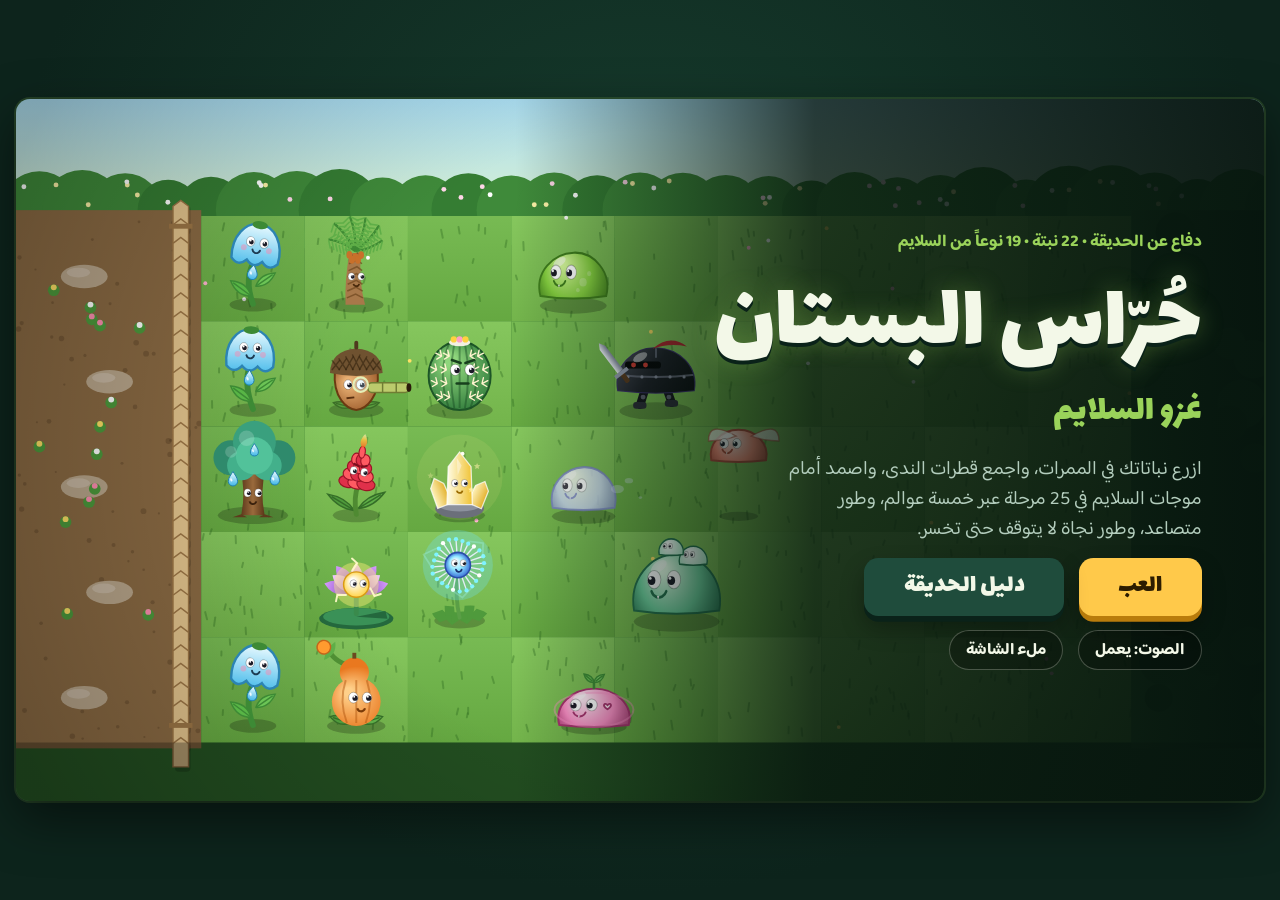
==== docs/index.html @ e268a268 "حُرّاس البستان: اللعبة + أونلاين" ====
<!doctype html>
<html lang="ar" dir="rtl">
<head>
<meta charset="utf-8">
<meta name="viewport" content="width=device-width, initial-scale=1, viewport-fit=cover">
<title>حُرّاس البستان</title>
<link rel="preconnect" href="https://fonts.googleapis.com">
<link rel="preconnect" href="https://fonts.gstatic.com" crossorigin>
<link rel="stylesheet" href="https://fonts.googleapis.com/css2?family=Baloo+Bhaijaan+2:wght@500;700;800&family=Lalezar&display=swap">
<link rel="stylesheet" href="style.css">
</head>
<body>
<div class="stage">
  <div class="game" id="game">
    <canvas id="cv" dir="rtl" aria-label="ساحة اللعب"></canvas>

    <section class="ov ov-title" id="ovTitle">
      <div class="title-block">
        <p class="eyebrow">دفاع عن الحديقة • 22 نبتة • 19 نوعاً من السلايم</p>
        <h1>حُرّاس البستان</h1>
        <p class="sub">غزو السلايم</p>
        <p class="lead">ازرع نباتاتك في الممرات، واجمع قطرات الندى، واصمد أمام موجات السلايم في 25 مرحلة عبر خمسة عوالم، وطور متصاعد، وطور نجاة لا يتوقف حتى تخسر.</p>
        <div class="row"><button class="btn" id="bPlay">العب</button><button class="btn ghost" id="bGuide">دليل الحديقة</button></div>
        <div class="row"><button class="chip" id="bSound">الصوت: يعمل</button><button class="chip" id="bFull">ملء الشاشة</button></div>
      </div>
    </section>

    <section class="ov" id="ovMap" hidden>
      <div class="map">
        <header class="map-head"><h2>خريطة العوالم</h2><span class="stars-total" id="starTotal"></span><button class="chip" id="bMapBack">رجوع</button></header>
        <div class="worlds" id="worlds"></div>
        <div class="modes"><div class="mode hot" id="ascBox"></div><div class="mode" id="endlessBox"></div><div class="mode hot" id="onlineBox"></div></div>
      </div>
    </section>

    <section class="ov" id="ovIntro" hidden>
      <div class="panel wide">
        <p class="eyebrow" id="inLvl"></p>
        <h2 id="inName"></h2>
        <p class="formula" id="inFormula" hidden></p>
        <div class="news" id="inNews"></div>
        <div class="loadout" id="inLoad" hidden>
          <p class="lo-head"><span>اختر نباتاتك لهذه المرحلة (8 كحد أقصى)</span><span id="inLoadCount"></span></p>
          <div class="pchips" id="inChips"></div>
        </div>
        <p class="tip" id="inTip"></p>
        <div class="row"><button class="btn" id="bInGo">ابدأ</button><button class="btn ghost" id="bInBack">الخريطة</button></div>
      </div>
    </section>

    <section class="ov" id="ovPause" hidden>
      <div class="panel">
        <h2>استراحة</h2>
        <div class="col">
          <button class="btn" id="bResume">متابعة</button>
          <button class="btn ghost" id="bRestart">إعادة المرحلة</button>
          <button class="btn ghost" id="bQuit">الخريطة</button>
          <button class="chip" id="bSound2">الصوت: يعمل</button>
        </div>
      </div>
    </section>

    <section class="ov" id="ovEnd" hidden>
      <div class="panel">
        <h2 id="endTitle"></h2>
        <div class="bigstars" id="endStars"></div>
        <p id="endText"></p>
        <p class="count" id="endCount" hidden></p>
        <div class="row" id="endBtns"></div>
      </div>
    </section>

    <section class="ov" id="ovOnline" hidden>
      <div class="panel wide online">
        <p class="eyebrow" id="onEyebrow">اللعب أونلاين</p>
        <h2 id="onTitle">فريق الخضروات ضد فريق السلايم</h2>
        <div class="onbody" id="onBody"></div>
        <div class="row" id="onBtns"></div>
      </div>
    </section>

    <section class="ov" id="ovGuide" hidden>
      <div class="guide">
        <header class="map-head">
          <h2>دليل الحديقة</h2>
          <div class="tabs" role="tablist"><button class="tab" id="tabP" role="tab" aria-selected="true">النباتات</button><button class="tab" id="tabS" role="tab" aria-selected="false">السلايم</button></div>
          <button class="chip" id="bGuideBack">رجوع</button>
        </header>
        <div class="glist" id="glist"></div>
      </div>
    </section>
  </div>
  <p class="rotate-hint">أدر هاتفك أفقياً لتجربة أفضل.</p>
</div>
<script src="game.js"></script>
</body>
</html>
---- docs/style.css ----
html,body{margin:0}
[hidden]{display:none!important}
/* Layout: one 16:9 stage centered and letterboxed in the viewport; menus are overlays sized in container units so they scale with the board. */
:root{
  --night:#0d241c;
  --panel:#163a2e;
  --panel-2:#1f4c3c;
  --leaf:#9ad35a;
  --dew:#7fe3ff;
  --amber:#ffc94a;
  --amber-dk:#b97c0c;
  --berry:#ef4f6e;
  --paper:#f3f8e8;
  --muted:#b3cdbd;
  --ink:#2c1c00;
  --display:'Lalezar','Baloo Bhaijaan 2','Segoe UI',Tahoma,sans-serif;
  --body:'Baloo Bhaijaan 2','Segoe UI',Tahoma,sans-serif;
  color-scheme:dark;
}
html,body{height:100%}
body{background:radial-gradient(ellipse at 50% 30%,#173d2e 0%,var(--night) 70%);background-color:var(--night);color:var(--paper);font-family:var(--body);overflow:hidden}
.stage{height:100%;box-sizing:border-box;display:flex;flex-direction:column;align-items:center;justify-content:center;gap:8px;padding-block:10px;padding-left:max(16px,env(safe-area-inset-left,0px));padding-right:max(16px,env(safe-area-inset-right,0px))}
.game{position:relative;width:min(100%,calc((100vh - 20px)*16/9));width:min(100%,calc((100dvh - 20px - env(safe-area-inset-top,0px) - env(safe-area-inset-bottom,0px))*16/9));max-width:100%;aspect-ratio:16/9;container-type:inline-size;border-radius:14px;overflow:hidden;background:#2b5a2f;box-shadow:0 18px 50px rgba(0,0,0,.5),0 0 0 2px rgba(154,211,90,.16);touch-action:none;user-select:none;-webkit-user-select:none;-webkit-tap-highlight-color:transparent}
#cv{position:absolute;inset:0;width:100%;height:100%;display:block}
.ov{position:absolute;inset:0;z-index:5;display:flex;align-items:center;justify-content:center;direction:rtl;font-size:1.45cqw;line-height:1.55;background:rgba(6,20,14,.7);text-align:center}
.ov h1,.ov h2,.ov h3{font-family:var(--display);font-weight:400;margin:0;line-height:1.15;text-wrap:balance}
.ov p{margin:0}
.row{display:flex;gap:1.2cqw;justify-content:center;flex-wrap:wrap}
.col{display:flex;flex-direction:column;gap:1cqw;align-items:stretch;min-width:22cqw}
.btn{font-family:var(--display);font-weight:400;font-size:2.1cqw;line-height:1.2;padding:.45em 1.5em .55em;border:0;border-radius:.55em;background:var(--amber);color:var(--ink);box-shadow:0 .22em 0 var(--amber-dk),0 .45em .9em rgba(0,0,0,.3);cursor:pointer;transition:transform .08s,filter .15s}
.btn:hover{filter:brightness(1.07)}
.btn:active{transform:translateY(.16em);box-shadow:0 .06em 0 var(--amber-dk)}
.btn.ghost{background:var(--panel-2);color:var(--paper);box-shadow:0 .22em 0 #0a2219,0 .45em .9em rgba(0,0,0,.3)}
.btn:disabled{opacity:.45;cursor:not-allowed;filter:grayscale(.6)}
.btn.sm{font-size:1.6cqw}
.chip{font-family:var(--body);font-weight:700;font-size:1.3cqw;padding:.3em 1em;border-radius:99px;border:.12cqw solid rgba(243,248,232,.25);background:rgba(0,0,0,.25);color:var(--paper);cursor:pointer}
.chip:hover{background:rgba(255,255,255,.1)}
button:focus-visible{outline:.22cqw solid var(--dew);outline-offset:.25cqw}
.eyebrow{color:var(--leaf);font-weight:700;font-size:1.35cqw}
.panel{background:linear-gradient(180deg,var(--panel-2),var(--panel));border:.15cqw solid rgba(154,211,90,.3);border-radius:1.4cqw;padding:2.2cqw 3cqw;box-shadow:0 1.2cqw 3cqw rgba(0,0,0,.45);display:flex;flex-direction:column;gap:1.2cqw;align-items:center;max-width:64cqw}
.panel.wide{max-width:92cqw;padding:1.6cqw 2.4cqw;gap:.9cqw}
.panel h2{font-size:3.6cqw}
.panel.wide h2{font-size:3.2cqw}
.panel > p{color:var(--muted);font-size:1.55cqw;max-width:52cqw}
.count{color:var(--amber)!important;font-weight:800}
.ltr{direction:ltr;unicode-bidi:isolate;display:inline-block}

/* title */
.ov-title{justify-content:flex-start;background:linear-gradient(270deg,rgba(6,20,14,.94) 0%,rgba(6,20,14,.8) 36%,rgba(6,20,14,0) 60%)}
.title-block{padding-inline:5cqw;max-width:42cqw;display:flex;flex-direction:column;gap:1.1cqw;text-align:right;align-items:flex-start}
.title-block h1{font-size:7.6cqw;color:var(--paper);text-shadow:0 .35cqw 0 #0a2219,0 0 2cqw rgba(154,211,90,.35)}
.title-block .sub{font-family:var(--display);font-size:3cqw;color:var(--leaf);margin-top:-.8cqw}
.title-block .lead{color:var(--muted);font-size:1.55cqw;max-width:34cqw}
.title-block .row{justify-content:flex-start}

/* map */
.map{width:94cqw;display:flex;flex-direction:column;gap:1.1cqw}
.map-head{display:flex;align-items:center;gap:1.4cqw}
.map-head h2{font-size:3.2cqw;flex:1;text-align:right}
.stars-total{display:flex;align-items:center;gap:.4cqw;font-weight:800;font-size:1.7cqw;color:var(--amber)}
.stars-total .star{width:2cqw;height:2cqw}
.worlds{display:grid;grid-template-columns:repeat(5,minmax(0,1fr));gap:1cqw}
.world{border-radius:1.2cqw;padding:.9cqw;display:flex;flex-direction:column;gap:.6cqw;text-align:right;border:.15cqw solid rgba(255,255,255,.14);box-shadow:inset 0 -3cqw 4cqw rgba(0,0,0,.18);min-width:0}
.w-orchard{background:linear-gradient(160deg,#4c9a3f,#24572a)}
.w-dunes{background:linear-gradient(160deg,#cf9f50,#7a5222)}
.w-cave{background:linear-gradient(160deg,#55468c,#1f1a3b)}
.w-frost{background:linear-gradient(160deg,#6fa9c9,#2c5876)}
.w-eclipse{background:linear-gradient(160deg,#8a4a78,#24133d)}
.world h3{font-size:1.9cqw}
.world .wsub{font-size:1.02cqw;color:rgba(255,255,255,.78);line-height:1.35;min-height:2.8cqw}
.lvls{display:flex;flex-direction:column;gap:.45cqw}
.lvl{font-family:var(--body);background:rgba(0,0,0,.26);border:.13cqw solid rgba(255,255,255,.18);color:var(--paper);border-radius:.8cqw;padding:.3cqw .6cqw;cursor:pointer;text-align:right;display:grid;grid-template-columns:auto minmax(0,1fr) auto;align-items:center;gap:.5cqw;font-size:1.08cqw;line-height:1.3}
.lvl .num{font-family:var(--display);font-size:1.5cqw;line-height:1}
.lvl .nm{white-space:nowrap;overflow:hidden;text-overflow:ellipsis}
.lvl:disabled{opacity:.42;cursor:not-allowed}
.lvl:not(:disabled):hover{background:rgba(255,255,255,.14)}
.lvl.next{border-color:var(--amber);box-shadow:0 0 0 .13cqw var(--amber)}
.lvl .star{width:1.05cqw;height:1.05cqw}
.stars{display:flex;gap:.12cqw}
.star{width:1.35cqw;height:1.35cqw;fill:rgba(255,255,255,.2)}
.star.on{fill:var(--amber)}
.modes{display:grid;grid-template-columns:repeat(3,minmax(0,1fr));gap:1cqw}
.mode{display:flex;align-items:center;gap:1.2cqw;background:rgba(0,0,0,.3);border-radius:1.2cqw;padding:.9cqw 1.4cqw;text-align:right;border:.13cqw solid rgba(255,255,255,.1)}
.mode.hot{border-color:rgba(255,201,74,.55);background:linear-gradient(90deg,rgba(255,201,74,.06),rgba(0,0,0,.3))}
.mode > div:first-child{flex:1;display:flex;flex-direction:column;min-width:0}
.mode strong{font-family:var(--display);font-weight:400;font-size:2cqw}
.mode span{color:var(--muted);font-size:1.12cqw;line-height:1.4}
.mode .btns{display:flex;flex-direction:column;gap:.5cqw;align-items:stretch}

/* intro */
.formula{background:rgba(0,0,0,.28);border-radius:99px;padding:.3cqw 1.4cqw;color:var(--amber);font-weight:700;font-size:1.3cqw}
.news{display:flex;gap:1cqw;justify-content:center;flex-wrap:wrap}
.news:empty{display:none}
.news-item{display:flex;align-items:center;gap:.8cqw;background:rgba(0,0,0,.24);border-radius:1cqw;padding:.6cqw 1.1cqw .6cqw 1.4cqw;text-align:right;max-width:28cqw}
.news-item canvas{width:6.8cqw;height:6.8cqw;flex:none}
.news-item .tag{font-size:1.05cqw;font-weight:800;color:var(--amber)}
.news-item h3{font-size:1.85cqw}
.news-item p{font-size:1.12cqw;color:var(--muted);line-height:1.4}
.loadout{display:flex;flex-direction:column;gap:.5cqw;align-items:center}
.lo-head{display:flex;gap:1cqw;font-weight:700;font-size:1.3cqw;color:var(--paper)}
.lo-head span:last-child{color:var(--amber)}
.pchips{display:flex;flex-wrap:wrap;gap:.5cqw;justify-content:center;max-width:84cqw}
.pchip{width:6.6cqw;padding:.3cqw .2cqw .35cqw;border-radius:.8cqw;background:rgba(0,0,0,.25);border:.16cqw solid transparent;display:flex;flex-direction:column;align-items:center;gap:.1cqw;cursor:pointer;color:var(--paper);font-family:var(--body);font-weight:700;font-size:.9cqw;line-height:1.15}
.pchip img{width:4.4cqw;height:4.1cqw}
.pchip[aria-pressed="true"]{border-color:var(--amber);background:rgba(255,201,74,.16)}
.pchip[aria-pressed="false"]{opacity:.55}
.pchip[aria-pressed="false"] img{filter:grayscale(.8)}
.tip{color:var(--muted);max-width:64cqw;font-size:1.4cqw}

/* end */
.bigstars{display:flex;gap:.8cqw;justify-content:center}
.bigstars:empty{display:none}
.bigstars .star{width:6cqw;height:6cqw}
.bigstars .star.on{animation:pop .5s cubic-bezier(.3,1.6,.5,1) both}
.bigstars .star:nth-child(2){animation-delay:.15s}
.bigstars .star:nth-child(3){animation-delay:.3s}
@keyframes pop{from{transform:scale(0) rotate(-40deg)}to{transform:none}}

/* guide */
.guide{width:90cqw;height:50cqw;display:flex;flex-direction:column;gap:1.2cqw}
.tabs{display:flex;gap:.6cqw}
.tab{font-family:var(--body);font-weight:700;font-size:1.4cqw;padding:.3em 1.2em;border-radius:99px;border:0;background:rgba(0,0,0,.3);color:var(--paper);cursor:pointer}
.tab[aria-selected="true"]{background:var(--amber);color:var(--ink)}
.glist{flex:1;min-height:0;overflow:auto;display:grid;grid-template-columns:repeat(4,minmax(0,1fr));gap:1cqw;padding:.3cqw;align-content:start}
.gitem{background:linear-gradient(180deg,rgba(255,255,255,.08),rgba(0,0,0,.18));border:.1cqw solid rgba(255,255,255,.12);border-radius:1.1cqw;padding:1cqw;display:flex;flex-direction:column;align-items:center;gap:.25cqw}
.gitem canvas{width:9cqw;height:9cqw}
.gitem h3{font-size:1.9cqw}
.gitem .stat{font-size:1.15cqw;color:var(--amber);font-weight:700}
.gitem p{font-size:1.2cqw;color:var(--muted);line-height:1.45}
.gitem.locked h3{color:var(--muted)}
.online{min-width:72cqw}
.onbody{display:flex;flex-direction:column;gap:.9cqw;align-items:center;width:100%}
.teams{display:grid;grid-template-columns:1fr 1fr;gap:1.2cqw;width:100%}
.team{display:flex;flex-direction:column;align-items:center;gap:.3cqw;padding:1.1cqw;border-radius:1.2cqw;border:.18cqw solid rgba(255,255,255,.16);cursor:pointer;color:var(--paper);font-family:var(--body);font-size:1.25cqw;line-height:1.35}
.team img{width:7cqw;height:6.6cqw}
.team strong{font-family:var(--display);font-weight:400;font-size:2.3cqw}
.t-plants{background:linear-gradient(160deg,#3f8c3a,#1f4e26)}
.t-slime{background:linear-gradient(160deg,#6a3fa0,#2a1648)}
.team:hover{filter:brightness(1.1)}
.rules{color:var(--muted);font-size:1.25cqw;max-width:72cqw;line-height:1.5}
.rules.small{font-size:1.1cqw}
.lteams{display:grid;grid-template-columns:1fr 1fr;gap:1cqw;width:100%;margin:.4cqw 0}
.lteam{border-radius:1.2cqw;padding:.7cqw .8cqw;display:flex;flex-direction:column;align-items:center;gap:.35cqw;border:.15cqw solid rgba(255,255,255,.16);min-width:0}
.lteam strong{font-family:var(--display);font-weight:400;font-size:1.9cqw;line-height:1.1}
.lteam > span{font-weight:800;color:var(--amber);font-size:1.2cqw}
.pchips.mini{gap:.3cqw;max-width:100%}
.pchips.mini .pchip{width:4.5cqw;font-size:.7cqw;padding:.2cqw .1cqw}
.pchips.mini .pchip img{width:3.1cqw;height:2.9cqw}
.pchips.mini .pchip .cost{font-size:.68cqw}
.joinrow{display:flex;gap:.8cqw;justify-content:center;align-items:center}
.joinrow input{font:inherit;font-size:1.8cqw;font-weight:800;width:12cqw;text-align:center;padding:.3cqw .8cqw;border-radius:.8cqw;border:.15cqw solid rgba(255,255,255,.3);background:rgba(0,0,0,.3);color:var(--paper);letter-spacing:.2em}
.joinrow input:focus-visible{outline:.22cqw solid var(--dew)}
.namerow label{font-weight:800;color:var(--muted);font-size:1.3cqw}
.namerow input{width:18cqw;font-size:1.5cqw;letter-spacing:0}
.diffs{display:flex;gap:.6cqw;justify-content:center;flex-wrap:wrap}
.diffs .chip[aria-pressed="true"]{background:var(--amber);color:var(--ink);border-color:var(--amber)}
.openlist{display:flex;flex-direction:column;gap:.5cqw;max-height:10cqw;overflow:auto;width:100%;align-items:stretch}
.openitem{font-family:var(--body);font-weight:700;font-size:1.2cqw;padding:.5cqw 1cqw;border-radius:.8cqw;border:.12cqw solid rgba(255,201,74,.45);background:rgba(255,201,74,.1);color:var(--paper);cursor:pointer;text-align:right}
.openitem:hover{background:rgba(255,201,74,.2)}
.bigcode{font-family:var(--display);font-size:6cqw;letter-spacing:.15em;direction:ltr;color:var(--amber);margin:0;line-height:1.1;user-select:text;-webkit-user-select:text}
.opp{color:var(--amber);font-weight:800;font-size:1.3cqw;margin:0}
.pchip .cost{color:var(--amber);font-size:.85cqw}
.gnote{grid-column:1/-1;margin:0;background:rgba(255,201,74,.12);border:.1cqw solid rgba(255,201,74,.45);border-radius:1cqw;padding:.6cqw 1.2cqw;color:var(--paper);font-size:1.3cqw;text-align:center}

.rotate-hint{display:none;margin:0;font-size:14px;color:var(--muted);text-align:center;direction:rtl}
@media (orientation:portrait) and (max-width:700px){.rotate-hint{display:block}}
@media (prefers-reduced-motion:reduce){.bigstars .star.on{animation:none}.btn{transition:none}}
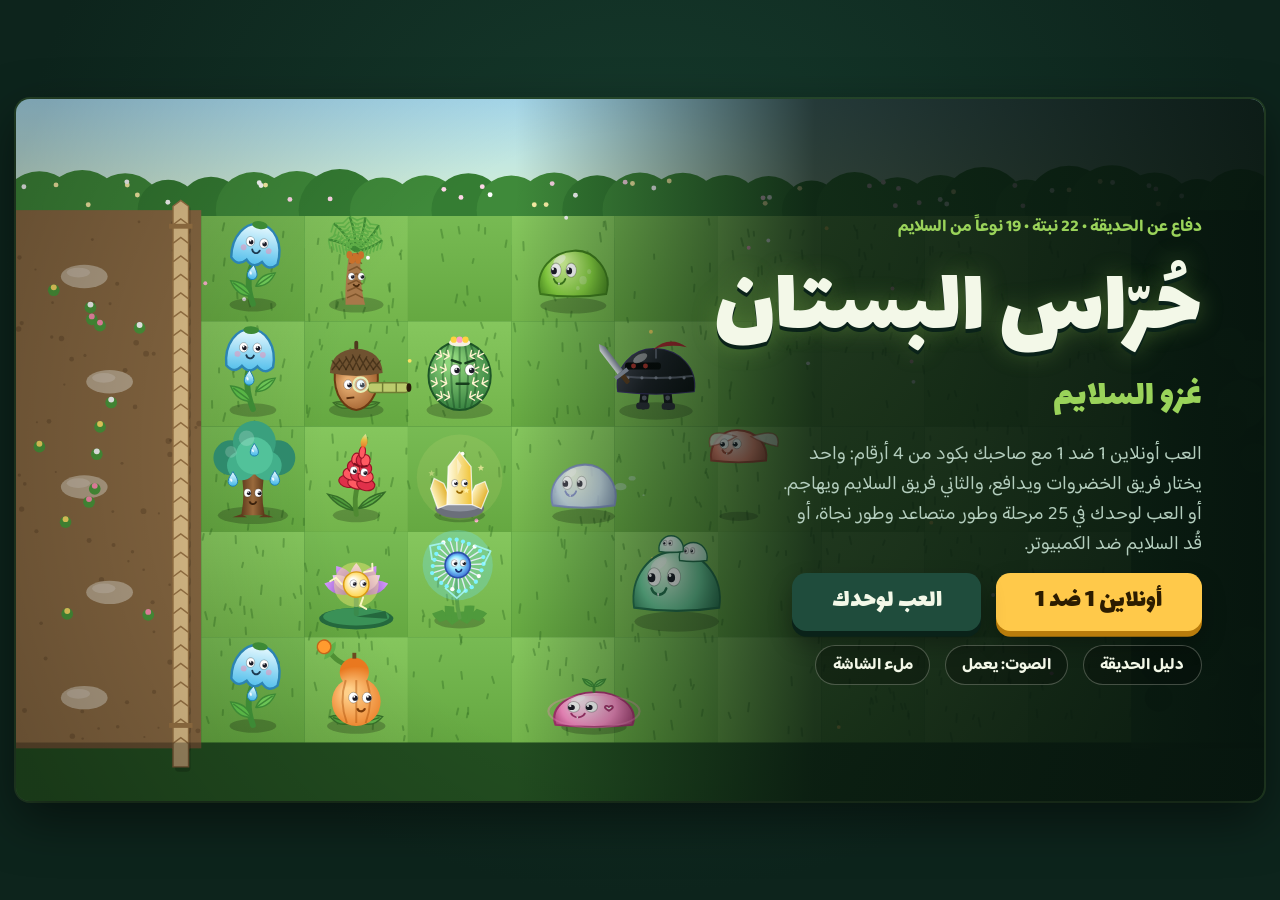
==== commit 8cac585d: "أونلاين 1 ضد 1 بكود من 4 أرقام بدون إعداد (اتصال مباشر)، واختيار الفريق من الشاشة الأولى" ====
--- a/docs/index.html
+++ b/docs/index.html
@@ -19,9 +19,9 @@
         <p class="eyebrow">دفاع عن الحديقة • 22 نبتة • 19 نوعاً من السلايم</p>
         <h1>حُرّاس البستان</h1>
         <p class="sub">غزو السلايم</p>
-        <p class="lead">ازرع نباتاتك في الممرات، واجمع قطرات الندى، واصمد أمام موجات السلايم في 25 مرحلة عبر خمسة عوالم، وطور متصاعد، وطور نجاة لا يتوقف حتى تخسر.</p>
-        <div class="row"><button class="btn" id="bPlay">العب</button><button class="btn ghost" id="bGuide">دليل الحديقة</button></div>
-        <div class="row"><button class="chip" id="bSound">الصوت: يعمل</button><button class="chip" id="bFull">ملء الشاشة</button></div>
+        <p class="lead">العب أونلاين 1 ضد 1 مع صاحبك بكود من 4 أرقام: واحد يختار فريق الخضروات ويدافع، والثاني فريق السلايم ويهاجم. أو العب لوحدك في 25 مرحلة وطور متصاعد وطور نجاة، أو قُد السلايم ضد الكمبيوتر.</p>
+        <div class="row"><button class="btn" id="bOnline1">أونلاين 1 ضد 1</button><button class="btn ghost" id="bPlay">العب لوحدك</button></div>
+        <div class="row"><button class="chip" id="bGuide">دليل الحديقة</button><button class="chip" id="bSound">الصوت: يعمل</button><button class="chip" id="bFull">ملء الشاشة</button></div>
       </div>
     </section>
 
